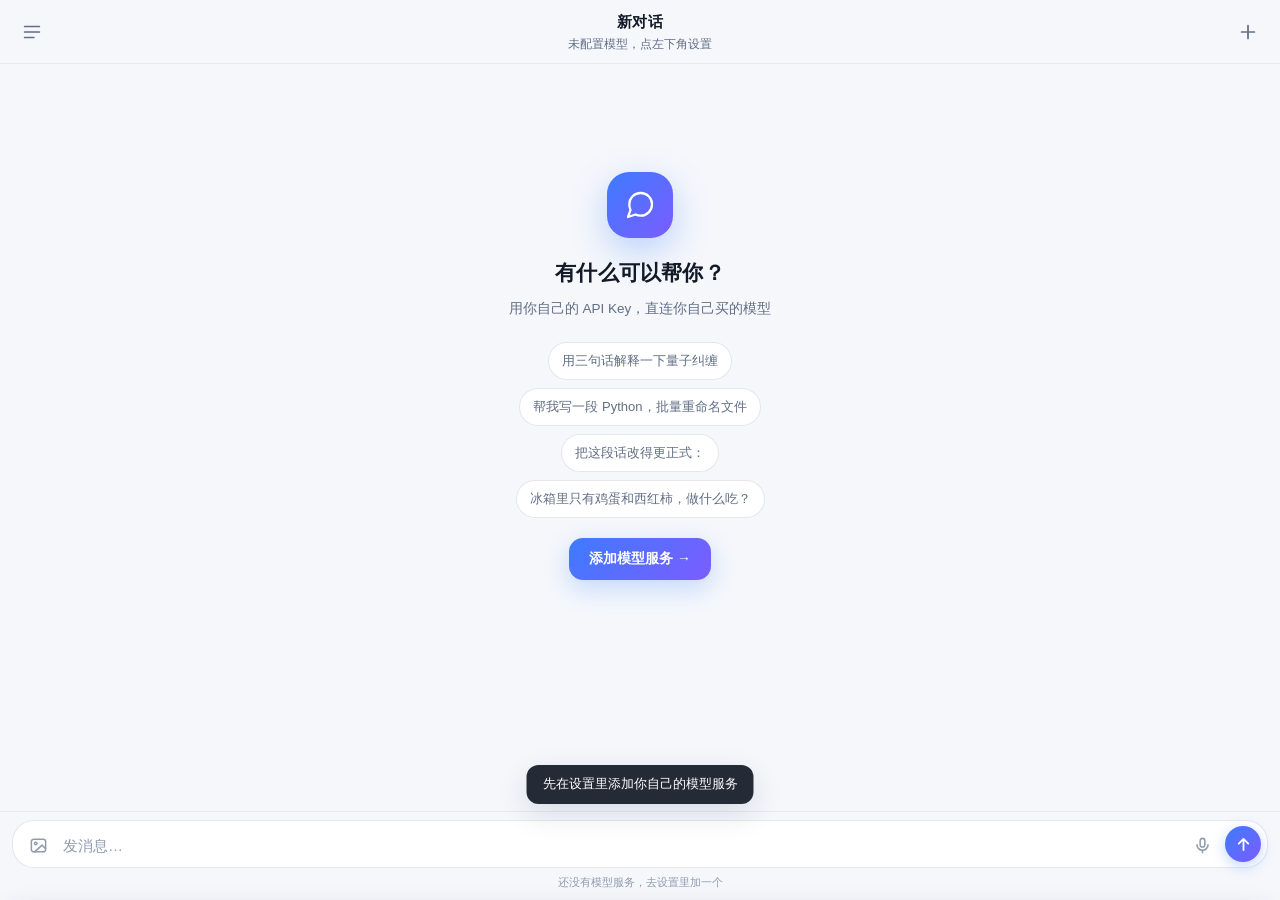
==== assets/index.html @ 7ce4622c "ProChat 1.2.2: add donation support and public source release" ====
<!doctype html>
<html lang="zh-CN" data-theme="dark">
<head>
<meta charset="utf-8">
<meta name="viewport" content="width=device-width,initial-scale=1,maximum-scale=1,user-scalable=no,viewport-fit=cover,interactive-widget=resizes-content">
<meta name="color-scheme" content="dark light">
<title>ProChat</title>
<link rel="stylesheet" href="style.css">
<link rel="stylesheet" href="katex/katex.min.css">
</head>
<body>

<div id="app">
  <header class="topbar">
    <button class="iconbtn" id="btnMenu" aria-label="会话">
      <svg viewBox="0 0 24 24"><path d="M4 6h16M4 12h16M4 18h10"/></svg>
    </button>
    <div class="titlebox" id="titleBox">
      <div class="t1" id="convTitle">新对话</div>
      <div class="t2" id="convModel">未配置模型</div>
    </div>
    <button class="iconbtn" id="btnNew" aria-label="新对话">
      <svg viewBox="0 0 24 24"><path d="M12 5v14M5 12h14"/></svg>
    </button>
  </header>

  <main id="scroll">
    <div id="empty" class="empty">
      <div class="orb"><svg viewBox="0 0 24 24"><path d="M21 11.5a8.4 8.4 0 0 1-8.5 8.5 8.9 8.9 0 0 1-3.9-.9L3 21l1.9-5.3A8.4 8.4 0 0 1 4 11.5 8.4 8.4 0 0 1 12.5 3 8.4 8.4 0 0 1 21 11.5z"/></svg></div>
      <h1>有什么可以帮你？</h1>
      <p class="sub">用你自己的 API Key，直连你自己买的模型</p>
      <div class="chips" id="chips"></div>
      <button class="cta hidden" id="btnSetup">添加模型服务 →</button>
    </div>
    <div id="messages"></div>
    <div class="scrollpad"></div>
  </main>

  <footer id="composer">
    <div class="attachbox" id="attachBox"></div>
    <div class="inputrow" id="inputRow">
      <button class="iconbtn sm" id="btnImage" aria-label="图片">
        <svg viewBox="0 0 24 24"><rect x="3" y="4" width="18" height="16" rx="3"/><circle cx="8.5" cy="9.5" r="1.6"/><path d="M21 16l-4.5-4.5L7 20"/></svg>
      </button>
      <textarea id="ta" rows="1" placeholder="发消息…" enterkeyhint="enter"></textarea>
      <button class="iconbtn sm" id="btnMic" aria-label="语音">
        <svg viewBox="0 0 24 24"><rect x="9" y="3" width="6" height="11" rx="3"/><path d="M5 11a7 7 0 0 0 14 0M12 18v3"/></svg>
      </button>
      <button class="sendbtn" id="btnSend" aria-label="发送">
        <svg viewBox="0 0 24 24"><path d="M12 19V5M6 11l6-6 6 6"/></svg>
      </button>
      <button class="sendbtn stop hidden" id="btnStop" aria-label="停止">
        <svg viewBox="0 0 24 24"><rect x="7" y="7" width="10" height="10" rx="2" fill="currentColor" stroke="none"/></svg>
      </button>
    </div>
    <div class="hint" id="hint"></div>
  </footer>
</div>

<!-- 会话抽屉 -->
<div class="scrim" id="scrim"></div>
<aside class="drawer" id="drawer">
  <div class="drawer-head">
    <div class="brand"><span class="branddot"></span>ProChat</div>
    <button class="iconbtn sm" id="btnSettings" aria-label="设置">
      <svg viewBox="0 0 24 24"><circle cx="12" cy="12" r="3.2"/><path d="M12 2.5v2.2M12 19.3v2.2M4.2 4.2l1.6 1.6M18.2 18.2l1.6 1.6M2.5 12h2.2M19.3 12h2.2M4.2 19.8l1.6-1.6M18.2 5.8l1.6-1.6"/></svg>
    </button>
  </div>
  <button class="newchat" id="btnNewChat"><svg viewBox="0 0 24 24"><path d="M12 5v14M5 12h14"/></svg>新对话</button>
  <div class="convlist" id="convList"></div>
  <div class="drawer-foot">
    <div id="cfgSummary" class="cfgsum">未配置模型</div>
    <button class="ghostbtn" id="btnSettings2">设置</button>
  </div>
</aside>

<!-- 设置 -->
<section class="panel" id="settingsPanel">
  <header class="panel-head">
    <button class="iconbtn sm" id="btnSetBack" aria-label="返回">
      <svg viewBox="0 0 24 24"><path d="M15 5l-7 7 7 7"/></svg>
    </button>
    <div class="panel-title">设置</div>
    <div class="headspacer"></div>
  </header>
  <div class="panel-body">
    <div class="section">
      <div class="section-title">模型服务</div>
      <div class="cfglist" id="cfgList"></div>
      <button class="addcfg" id="btnAddCfg">＋ 添加模型服务</button>
      <p class="note">Key 只会保存在本机，用系统 Keystore 加密。所有请求直接从手机发给你填的接口地址。</p>
    </div>

    <div class="section">
      <div class="section-title">对话默认</div>
      <label class="field">
        <span>系统提示词</span>
        <textarea id="setSys" rows="3" placeholder="例如：你是简洁、直接的中文助手，回答尽量短。"></textarea>
      </label>
      <div class="row2">
        <label class="field">
          <span>带上多少条上下文</span>
          <input id="setCtx" type="number" inputmode="numeric" min="2" max="80" step="2">
        </label>
        <label class="field">
          <span>最大回复 tokens</span>
          <input id="setMax" type="number" inputmode="numeric" min="0" placeholder="默认">
        </label>
      </div>
      <label class="field">
        <span>温度 <b id="tempVal">0.7</b><em class="dim">越低越稳，越高越发散</em></span>
        <input id="setTemp" type="range" min="0" max="2" step="0.1">
      </label>
    </div>

    <div class="section">
      <div class="section-title">外观</div>
      <div class="segmented" id="themeSeg">
        <button data-v="auto">跟随系统</button>
        <button data-v="light">浅色</button>
        <button data-v="dark">深色</button>
      </div>
      <label class="field">
        <span>语音识别语言</span>
        <select id="setLang">
          <option value="auto">跟随系统</option>
          <option value="zh-CN">普通话</option>
          <option value="en-US">English</option>
        </select>
      </label>
    </div>

    <div class="section">
      <div class="section-title">更新与反馈</div>
      <button class="listbtn" id="btnCheckUpdate">检查更新</button>
      <button class="listbtn" id="btnOpenBoard">Bug 反馈 / 留言板</button>
      <label class="checkrow">
        <input type="checkbox" id="setAutoUpdate">
        <span>启动时自动检查更新</span>
      </label>
      <p class="note" id="updateStatus">当前版本 …</p>
      <details class="adv">
        <summary>高级：更新 / 留言服务地址</summary>
        <label class="field">
          <span>后端地址</span>
          <input id="setApiBase" type="url" placeholder="https://..." autocapitalize="off" spellcheck="false">
        </label>
        <button class="ghostbtn tiny" id="btnSaveApiBase">保存地址</button>
        <p class="note">一般不用改。只有你换了后端服务器才需要改。</p>
      </details>
    </div>

    <div class="section">
      <div class="section-title">支持开发</div>
      <button class="listbtn donate-entry" id="btnDonate">
        <span class="donate-entry-heart">♥</span>
        <span>打赏支持 · 请我喝杯咖啡</span>
      </button>
      <p class="note">如果 ProChat 帮到了你，可以自愿打赏；不打赏也完全不影响任何功能。</p>
    </div>

    <div class="section">
      <div class="section-title">数据</div>
      <button class="listbtn" id="btnShareConv">分享当前对话（Markdown）</button>
      <button class="listbtn" id="btnClearConvs">清空所有对话</button>
      <button class="listbtn danger" id="btnWipe">清除全部数据（含 Key）</button>
    </div>

    <div class="section">
      <div class="section-title">关于</div>
      <p class="note" id="aboutText">ProChat · 本地直连版</p>
      <p class="note">这个 App 不含任何内置模型。你的对话只会发到你配置的模型接口；检查更新和留言板会连接你自己的 ProChat 后端，不会上传聊天内容。</p>
    </div>
  </div>
</section>

<!-- 打赏支持 -->
<section class="panel" id="donatePanel">
  <header class="panel-head">
    <button class="iconbtn sm" id="btnDonateBack" aria-label="返回">
      <svg viewBox="0 0 24 24"><path d="M15 5l-7 7 7 7"/></svg>
    </button>
    <div class="panel-title">打赏支持</div>
    <div class="headspacer"></div>
  </header>
  <div class="panel-body donate-body">
    <div class="donate-head">
      <div class="donate-heart">♥</div>
      <h2>请我喝杯咖啡</h2>
      <p>如果 ProChat 对你有帮助，欢迎用微信扫码打赏。完全自愿，不影响任何功能。</p>
    </div>
    <div class="donate-card">
      <img src="donate-wechat.jpg" alt="微信支付收款码">
      <div class="donate-pay">微信支付 · 三四七(**齐)</div>
    </div>
    <button class="primarybtn" id="btnSaveDonate">保存收款码到相册</button>
    <p class="note">保存后可在微信「扫一扫 → 相册」中选择；也可以直接用另一台手机扫码。</p>
    <p class="note">打赏是自愿赠与，不购买任何服务，也不会解锁额外功能。请确认收款人姓名后再支付。</p>
  </div>
</section>

<!-- 配置编辑 -->
<section class="panel" id="cfgPanel">
  <header class="panel-head">
    <button class="iconbtn sm" id="btnCfgBack" aria-label="返回">
      <svg viewBox="0 0 24 24"><path d="M15 5l-7 7 7 7"/></svg>
    </button>
    <div class="panel-title" id="cfgPanelTitle">添加模型服务</div>
    <div class="headspacer"></div>
  </header>
  <div class="panel-body">
    <div class="section">
      <div class="section-title">快速选择服务商</div>
      <div class="presets" id="presets"></div>
      <div class="pv hidden" id="presetInfo">
        <div class="pv-head">
          <span class="pv-name" id="pvName"></span>
          <span class="pv-note" id="pvNote"></span>
        </div>
        <div class="pv-links">
          <button class="linkbtn" id="pvKey" data-url="">获取 API Key ↗</button>
          <button class="linkbtn" id="pvBuy" data-url="">充值 / 购买 ↗</button>
        </div>
        <div class="pv-mwrap" id="pvMWrap">
          <div class="pv-mlabel">内置常用模型（点一下直接填入）</div>
          <div class="pv-models" id="pvModels"></div>
        </div>
      </div>
      <p class="note">选一个会自动填好接口地址和常用模型，贴 API Key 就能用。购买和充值都在厂商官网完成，App 不参与交易。</p>
    </div>

    <div class="section">
      <label class="field">
        <span>名称</span>
        <input id="cfgName" type="text" placeholder="随便起，比如 DeepSeek">
      </label>
      <label class="field">
        <span>接口地址 <em class="dim">Base URL</em></span>
        <input id="cfgBase" type="url" placeholder="https://api.deepseek.com" autocapitalize="off" spellcheck="false">
      </label>
      <label class="field">
        <span>API Key</span>
        <div class="keyrow">
          <input id="cfgKey" type="password" placeholder="sk-..." autocapitalize="off" spellcheck="false">
          <button class="ghostbtn tiny" id="btnEye">显示</button>
        </div>
      </label>
      <div class="field">
        <span>模型名</span>
        <div class="keyrow">
          <input id="cfgModel" type="text" placeholder="deepseek-flash" autocapitalize="off" spellcheck="false">
          <button class="ghostbtn tiny" id="btnPickModel">选择</button>
        </div>
        <p class="fieldhint">可以手填；点「选择」看内置模型，或 <button class="linkbtn inline" id="btnFetch">从账号拉取完整列表</button>。</p>
      </div>
      <details class="adv">
        <summary>高级：自定义请求头</summary>
        <textarea id="cfgHeaders" rows="3" placeholder='{"HTTP-Referer":"https://example.com"}' spellcheck="false"></textarea>
        <p class="note">JSON 对象格式。有些中转站/OpenRouter 需要额外请求头时填这里。</p>
      </details>
      <button class="primarybtn" id="btnCfgSave">保存并使用</button>
      <button class="listbtn danger hidden" id="btnCfgDelete">删除这个服务</button>
    </div>
  </div>
</section>

<!-- Bug 反馈 / 留言板 -->
<section class="panel" id="boardPanel">
  <header class="panel-head">
    <button class="iconbtn sm" id="btnBoardBack" aria-label="返回">
      <svg viewBox="0 0 24 24"><path d="M15 5l-7 7 7 7"/></svg>
    </button>
    <div class="panel-title">Bug 反馈 / 留言板</div>
    <div class="headspacer"></div>
  </header>
  <div class="panel-body">
    <div class="section">
      <p class="note board-note">
        留言内容会公开显示；昵称和联系方式选填，联系方式只有管理员能看到。
        <b>不要填写 API Key、密码、聊天隐私。</b>
      </p>
      <div class="board-actions">
        <button class="primarybtn small" id="btnNewFeedback">写留言</button>
        <button class="ghostbtn" id="btnRefreshBoard">刷新</button>
      </div>

      <div id="fbForm" class="fbform hidden">
        <label class="field">
          <span>昵称 <em class="dim">选填</em></span>
          <input id="fbName" type="text" maxlength="20" placeholder="匿名用户" autocapitalize="off" spellcheck="false">
        </label>
        <label class="field">
          <span>联系方式 <em class="dim">选填，仅管理员可见</em></span>
          <input id="fbContact" type="text" maxlength="120" placeholder="QQ / 邮箱，方便联系你" autocapitalize="off" spellcheck="false">
        </label>
        <label class="field">
          <span>留言内容</span>
          <textarea id="fbContent" rows="5" maxlength="2000" placeholder="遇到了什么问题？写清楚复现步骤、机型和 App 版本，更容易定位。"></textarea>
          <span class="counter" id="fbCount">0 / 2000</span>
        </label>
        <input id="fbWebsite" class="hp" type="text" tabindex="-1" autocomplete="off" aria-hidden="true">
        <div class="fbform-actions">
          <button class="ghostbtn" id="btnCancelFeedback">取消</button>
          <button class="primarybtn" id="btnSubmitFeedback">发布留言</button>
        </div>
      </div>
    </div>

    <div id="boardList" class="boardlist">
      <div class="boardempty">打开留言板后加载…</div>
    </div>
  </div>
</section>

<!-- 模型选择 -->
<div class="scrim" id="sheetScrim"></div>
<div class="sheet" id="modelSheet">
  <div class="sheet-head">
    <div class="sheet-headtext">
      <div class="sheet-title">选择模型</div>
      <div class="sheet-sub" id="sheetHint"></div>
    </div>
    <button class="ghostbtn tiny" id="btnSheetFetch">从账号拉取</button>
    <button class="iconbtn sm" id="btnSheetClose">
      <svg viewBox="0 0 24 24"><path d="M6 6l12 12M18 6L6 18"/></svg>
    </button>
  </div>
  <div class="modellist" id="modelList"></div>
</div>

<div class="scrim" id="confirmScrim"></div>
<div class="confirmbox" id="confirmBox">
  <div class="confirm-text" id="confirmText"></div>
  <div class="confirm-actions">
    <button class="ghostbtn" id="confirmCancel">取消</button>
    <button class="dangerbtn" id="confirmOk">确定</button>
  </div>
</div>

<div class="scrim" id="updateScrim"></div>
<div class="confirmbox updatebox" id="updateBox">
  <div class="upd-icon">↑</div>
  <div class="upd-title" id="updTitle">发现新版本</div>
  <div class="upd-sub" id="updSub"></div>
  <div class="upd-notes" id="updNotes"></div>
  <div class="confirm-actions">
    <button class="ghostbtn" id="btnUpdateLater">稍后</button>
    <button class="primarybtn updbtn" id="btnUpdateNow">去下载</button>
  </div>
</div>

<div id="toast"></div>

<script src="katex/katex.min.js"></script>
<script src="app.js"></script>
</body>
</html>
---- assets/style.css ----
/* ---------------- tokens ---------------- */
:root {
  --bg: #0B0E14;
  --bg-elev: #11161F;
  --bg-elev2: #18202C;
  --bubble: #151C27;
  --line: rgba(255, 255, 255, .09);
  --line-soft: rgba(255, 255, 255, .055);
  --fg: #E9EEF7;
  --fg-dim: #8B97AB;
  --fg-faint: #5C6779;
  --accent: #4C8DFF;
  --accent2: #8B5CF6;
  --danger: #FF6B6B;
  --ok: #3DDC97;
  --user-grad: linear-gradient(135deg, #4C8DFF 0%, #7C5CFF 100%);
  --shadow: 0 10px 34px rgba(0, 0, 0, .45);
  --code-bg: #0C1219;
  --radius: 18px;
}

html[data-theme="light"] {
  --bg: #F5F7FB;
  --bg-elev: #FFFFFF;
  --bg-elev2: #EDF1F8;
  --bubble: #FFFFFF;
  --line: rgba(12, 24, 48, .10);
  --line-soft: rgba(12, 24, 48, .06);
  --fg: #121A27;
  --fg-dim: #616E85;
  --fg-faint: #8F9BB0;
  --accent: #2F6BF0;
  --accent2: #7A4BEA;
  --danger: #E5484D;
  --user-grad: linear-gradient(135deg, #3D7BFF 0%, #7C5CFF 100%);
  --shadow: 0 10px 30px rgba(20, 35, 70, .12);
  --code-bg: #F1F4FA;
}

/* ---------------- base ---------------- */
* { box-sizing: border-box; -webkit-tap-highlight-color: transparent; }

html, body {
  margin: 0;
  height: 100%;
  overflow: hidden;
  background: var(--bg);
  color: var(--fg);
  font-family: -apple-system, BlinkMacSystemFont, "Segoe UI", "PingFang SC", "Noto Sans CJK SC", "Microsoft YaHei", sans-serif;
  font-size: 15px;
  line-height: 1.6;
  -webkit-font-smoothing: antialiased;
  overscroll-behavior: none;
}

body { user-select: none; -webkit-user-select: none; }
input, textarea { user-select: text; -webkit-user-select: text; font-family: inherit; }
a { color: var(--accent); text-decoration: none; }
button { font-family: inherit; }

.hidden { display: none !important; }

svg {
  width: 22px; height: 22px;
  fill: none; stroke: currentColor;
  stroke-width: 1.9; stroke-linecap: round; stroke-linejoin: round;
  display: block;
}

/* ---------------- layout ---------------- */
#app {
  height: 100%;
  display: flex;
  flex-direction: column;
  position: relative;
}

.topbar {
  flex: 0 0 auto;
  display: flex;
  align-items: center;
  gap: 10px;
  padding: 10px 12px;
  padding-top: calc(10px + env(safe-area-inset-top));
  background: linear-gradient(to bottom, var(--bg) 55%, rgba(0, 0, 0, 0));
  border-bottom: 1px solid var(--line-soft);
  z-index: 5;
}

.titlebox { flex: 1; min-width: 0; text-align: center; }
.titlebox .t1 {
  font-size: 15px; font-weight: 600; letter-spacing: .2px;
  overflow: hidden; text-overflow: ellipsis; white-space: nowrap;
}
.titlebox .t2 {
  font-size: 11.5px; color: var(--fg-dim); margin-top: 1px;
  overflow: hidden; text-overflow: ellipsis; white-space: nowrap;
}

.iconbtn {
  width: 40px; height: 40px; flex: 0 0 auto;
  display: grid; place-items: center;
  border: 1px solid transparent;
  border-radius: 12px;
  background: transparent;
  color: var(--fg-dim);
  transition: background .15s, color .15s, transform .1s;
}
.iconbtn:active { background: var(--bg-elev2); color: var(--fg); transform: scale(.94); }
.iconbtn.sm { width: 34px; height: 34px; }
.iconbtn.sm svg { width: 19px; height: 19px; }

#scroll {
  flex: 1 1 auto;
  overflow-y: auto;
  overflow-x: hidden;
  -webkit-overflow-scrolling: touch;
  overscroll-behavior: contain;
  scroll-behavior: smooth;
}
#messages { padding: 6px 14px 0; }
.scrollpad { height: 8px; }

/* ---------------- empty ---------------- */
.empty {
  padding: 12vh 26px 0;
  text-align: center;
  display: flex; flex-direction: column; align-items: center;
}
.orb {
  width: 66px; height: 66px; border-radius: 22px;
  display: grid; place-items: center;
  background: var(--user-grad);
  box-shadow: 0 12px 34px rgba(76, 141, 255, .35);
  margin-bottom: 18px;
}
.orb svg { width: 32px; height: 32px; color: #fff; stroke-width: 1.7; }
.empty h1 { font-size: 21px; font-weight: 650; margin: 0 0 8px; letter-spacing: .2px; }
.empty .sub { color: var(--fg-dim); font-size: 13.5px; margin: 0 0 22px; }
.chips { display: flex; flex-wrap: wrap; gap: 8px; justify-content: center; max-width: 340px; }
.chip {
  border: 1px solid var(--line);
  background: var(--bg-elev);
  color: var(--fg-dim);
  font-size: 13px;
  padding: 9px 13px;
  border-radius: 999px;
  transition: .15s;
}
.chip:active { color: var(--fg); border-color: var(--accent); transform: scale(.97); }
.cta {
  margin-top: 20px;
  border: none; border-radius: 14px;
  padding: 12px 20px;
  background: var(--user-grad);
  color: #fff; font-size: 14px; font-weight: 600;
  box-shadow: 0 8px 24px rgba(76, 141, 255, .3);
}

/* ---------------- messages ---------------- */
.msg { display: flex; margin: 14px 0; animation: pop .22s ease-out; }
@keyframes pop { from { opacity: 0; transform: translateY(6px); } to { opacity: 1; transform: none; } }

.msg.user { justify-content: flex-end; }
.msg.user .bubble {
  max-width: 84%;
  background: var(--user-grad);
  color: #fff;
  border-radius: 18px 18px 5px 18px;
  padding: 10px 14px;
  box-shadow: 0 6px 18px rgba(76, 141, 255, .22);
  user-select: text; -webkit-user-select: text;
  word-break: break-word;
}
.msg.user .bubble .md, .msg.user .bubble .md * { color: #fff; }
.msg.user .bubble .md p:first-child { margin-top: 0; }
.msg.user .bubble .md p:last-child { margin-bottom: 0; }

.msg.assistant { justify-content: flex-start; }
.msg.assistant .wrap { max-width: 100%; width: 100%; }
.msg.assistant .bubble {
  background: var(--bubble);
  border: 1px solid var(--line-soft);
  border-radius: 5px 18px 18px 18px;
  padding: 11px 15px;
  max-width: 100%;
  user-select: text; -webkit-user-select: text;
  word-break: break-word;
}

.msg .images { display: flex; gap: 6px; flex-wrap: wrap; margin-bottom: 8px; }
.msg .images img {
  width: 82px; height: 82px; object-fit: cover;
  border-radius: 12px; border: 1px solid rgba(255, 255, 255, .25);
}

.meta {
  display: flex; align-items: center; gap: 10px;
  margin: 6px 2px 0;
  font-size: 11px;
  color: var(--fg-faint);
  opacity: .9;
}
.meta .mbtn {
  border: none; background: transparent; color: var(--fg-faint);
  font-size: 11px; padding: 2px 0; display: inline-flex; align-items: center; gap: 3px;
}
.meta .mbtn:active { color: var(--accent); }
.meta svg { width: 13px; height: 13px; stroke-width: 2; }

.msg .errbox {
  margin-top: 8px;
  font-size: 12.5px;
  color: #ffd9d9;
  background: rgba(255, 90, 90, .12);
  border: 1px solid rgba(255, 90, 90, .28);
  border-radius: 12px;
  padding: 8px 11px;
  line-height: 1.5;
  user-select: text; -webkit-user-select: text;
}

/* 思考过程 */
details.reason {
  margin: 0 0 9px;
  border-left: 2px solid var(--line);
  padding-left: 10px;
}
details.reason summary {
  cursor: pointer;
  color: var(--fg-dim);
  font-size: 12px;
  list-style: none;
  display: flex; align-items: center; gap: 5px;
}
details.reason summary::-webkit-details-marker { display: none; }
details.reason summary::before { content: "▸"; font-size: 10px; }
details.reason[open] summary::before { content: "▾"; }
details.reason .rmd {
  color: var(--fg-dim);
  font-size: 12.5px;
  margin-top: 6px;
  white-space: pre-wrap;
  max-height: 260px;
  overflow-y: auto;
}
details.reason .rmd p { margin: 0 0 6px; }

/* 打字光标 */
.typing::after {
  content: "▍";
  color: var(--accent);
  animation: blink 1s steps(1) infinite;
  margin-left: 1px;
}
@keyframes blink { 50% { opacity: 0; } }

.thinking { display: inline-flex; align-items: center; gap: 5px; color: var(--fg-dim); font-size: 13px; }
.thinking i {
  width: 5px; height: 5px; border-radius: 50%; background: currentColor;
  animation: bounce 1.1s infinite;
}
.thinking i:nth-child(2) { animation-delay: .15s; }
.thinking i:nth-child(3) { animation-delay: .3s; }
@keyframes bounce { 0%, 60%, 100% { opacity: .25; transform: translateY(0); } 30% { opacity: 1; transform: translateY(-3px); } }

/* ---------------- markdown ---------------- */
.md { font-size: 15px; line-height: 1.72; }
.md > *:first-child { margin-top: 0; }
.md > *:last-child { margin-bottom: 0; }
.md p { margin: 0 0 10px; }
.md h1, .md h2, .md h3, .md h4 { margin: 18px 0 8px; line-height: 1.35; font-weight: 650; }
.md h1 { font-size: 19px; }
.md h2 { font-size: 17px; }
.md h3 { font-size: 15.5px; }
.md h4 { font-size: 14.5px; color: var(--fg-dim); }
.md ul, .md ol { margin: 0 0 10px; padding-left: 22px; }
.md li { margin: 3px 0; }
.md li > p { margin: 0; }
.md blockquote {
  margin: 0 0 10px;
  padding: 2px 0 2px 12px;
  border-left: 3px solid var(--accent);
  color: var(--fg-dim);
}
.md hr { border: none; border-top: 1px solid var(--line); margin: 14px 0; }
.md .tablewrap { overflow-x: auto; -webkit-overflow-scrolling: touch; margin: 0 0 10px; }
.md table { border-collapse: collapse; width: 100%; font-size: 13.5px; }
.md th, .md td { border: 1px solid var(--line); padding: 7px 10px; text-align: left; vertical-align: top; }
.md th { background: var(--bg-elev2); font-weight: 600; white-space: nowrap; }
.md code {
  font-family: "SF Mono", ui-monospace, Menlo, Consolas, monospace;
  font-size: 13px;
  background: var(--bg-elev2);
  border: 1px solid var(--line-soft);
  padding: 1.5px 5px;
  border-radius: 6px;
  word-break: break-word;
}
.md .codeblock {
  margin: 10px 0;
  border: 1px solid var(--line);
  border-radius: 12px;
  overflow: hidden;
  background: var(--code-bg);
}
.md .codehead {
  display: flex; align-items: center; justify-content: space-between;
  padding: 6px 10px;
  border-bottom: 1px solid var(--line-soft);
  font-size: 11px;
  color: var(--fg-faint);
  letter-spacing: .3px;
}
.md .codehead button {
  border: none; background: transparent; color: var(--fg-dim);
  font-size: 11px; padding: 4px 8px; border-radius: 6px;
}
.md .codehead button:active { color: var(--accent); background: var(--bg-elev2); }
.md pre {
  margin: 0; padding: 11px 12px;
  overflow-x: auto;
  -webkit-overflow-scrolling: touch;
}
.md pre code {
  background: transparent; border: none; padding: 0;
  font-size: 12.8px; line-height: 1.6;
  white-space: pre;
  color: var(--fg);
}

/* ---------------- composer ---------------- */
#composer {
  flex: 0 0 auto;
  padding: 8px 12px calc(9px + env(safe-area-inset-bottom));
  background: var(--bg);
  border-top: 1px solid var(--line-soft);
}

.attachbox { display: flex; gap: 8px; padding: 2px 2px 8px; overflow-x: auto; }
.attachbox:empty { display: none; }
.att {
  position: relative; flex: 0 0 auto;
  width: 58px; height: 58px; border-radius: 12px; overflow: hidden;
  border: 1px solid var(--line);
}
.att img { width: 100%; height: 100%; object-fit: cover; display: block; }
.att button {
  position: absolute; top: 2px; right: 2px;
  width: 18px; height: 18px; border-radius: 50%;
  border: none; background: rgba(0, 0, 0, .62); color: #fff;
  font-size: 11px; line-height: 1; display: grid; place-items: center;
}

.inputrow {
  display: flex; align-items: flex-end; gap: 6px;
  background: var(--bg-elev);
  border: 1px solid var(--line);
  border-radius: 22px;
  padding: 5px 6px 5px 8px;
  transition: border-color .18s, box-shadow .18s;
}
.inputrow:focus-within {
  border-color: rgba(76, 141, 255, .55);
  box-shadow: 0 0 0 3px rgba(76, 141, 255, .12);
}
.inputrow .iconbtn { color: var(--fg-faint); }

#ta {
  flex: 1; min-height: 30px; max-height: 132px;
  border: none; outline: none; resize: none;
  background: transparent; color: var(--fg);
  font-size: 15px; line-height: 1.5;
  padding: 5px 2px;
}
#ta::placeholder { color: var(--fg-faint); }

.sendbtn {
  width: 36px; height: 36px; flex: 0 0 auto;
  border: none; border-radius: 50%;
  display: grid; place-items: center;
  background: var(--user-grad);
  color: #fff;
  transition: transform .1s, opacity .15s;
  box-shadow: 0 4px 14px rgba(76, 141, 255, .35);
}
.sendbtn:active { transform: scale(.92); }
.sendbtn svg { width: 19px; height: 19px; stroke-width: 2.3; }
.sendbtn.stop { background: var(--bg-elev2); color: var(--fg); box-shadow: none; border: 1px solid var(--line); }
.sendbtn:disabled { opacity: .4; }

.hint {
  text-align: center; font-size: 10.5px; color: var(--fg-faint);
  padding-top: 6px; min-height: 12px;
  overflow: hidden; text-overflow: ellipsis; white-space: nowrap;
}

/* ---------------- drawer ---------------- */
.scrim {
  position: fixed; inset: 0;
  background: rgba(0, 0, 0, .5);
  opacity: 0; pointer-events: none;
  transition: opacity .22s;
  z-index: 20;
}
.scrim.on { opacity: 1; pointer-events: auto; }

.drawer {
  position: fixed; top: 0; bottom: 0; left: 0;
  width: 82%; max-width: 330px;
  background: var(--bg-elev);
  border-right: 1px solid var(--line);
  transform: translateX(-102%);
  transition: transform .26s cubic-bezier(.2, .8, .2, 1);
  z-index: 21;
  display: flex; flex-direction: column;
  padding-top: env(safe-area-inset-top);
  padding-bottom: env(safe-area-inset-bottom);
}
.drawer.on { transform: none; }

.drawer-head {
  display: flex; align-items: center; justify-content: space-between;
  padding: 14px 14px 8px;
}
.brand { display: flex; align-items: center; gap: 8px; font-weight: 650; font-size: 15px; letter-spacing: .3px; }
.branddot {
  width: 9px; height: 9px; border-radius: 50%;
  background: var(--user-grad);
  box-shadow: 0 0 12px rgba(76, 141, 255, .8);
}

.newchat {
  margin: 4px 12px 10px;
  display: flex; align-items: center; justify-content: center; gap: 7px;
  padding: 11px;
  border: 1px dashed var(--line);
  border-radius: 13px;
  background: transparent;
  color: var(--fg);
  font-size: 13.5px;
}
.newchat svg { width: 16px; height: 16px; }
.newchat:active { border-color: var(--accent); color: var(--accent); }

.convlist { flex: 1; overflow-y: auto; padding: 0 8px 8px; }
.convitem {
  display: flex; align-items: center; gap: 8px;
  padding: 10px 10px;
  border-radius: 12px;
  color: var(--fg-dim);
  font-size: 13.5px;
}
.convitem:active { background: var(--bg-elev2); }
.convitem.on { background: var(--bg-elev2); color: var(--fg); }
.convitem .ct { flex: 1; min-width: 0; overflow: hidden; text-overflow: ellipsis; white-space: nowrap; }
.convitem .cx { color: var(--fg-faint); font-size: 15px; padding: 0 2px; }
.convitem .cx:active { color: var(--danger); }
.convlist .emptyconv { color: var(--fg-faint); font-size: 12.5px; padding: 16px 12px; text-align: center; }

.drawer-foot {
  border-top: 1px solid var(--line-soft);
  padding: 10px 14px;
  display: flex; align-items: center; justify-content: space-between; gap: 8px;
}
.cfgsum { font-size: 11.5px; color: var(--fg-dim); overflow: hidden; text-overflow: ellipsis; white-space: nowrap; }

.ghostbtn {
  border: 1px solid var(--line);
  background: transparent;
  color: var(--fg-dim);
  font-size: 12.5px;
  padding: 7px 12px;
  border-radius: 10px;
  flex: 0 0 auto;
}
.ghostbtn:active { color: var(--accent); border-color: var(--accent); }
.ghostbtn.tiny { padding: 8px 10px; font-size: 12px; border-radius: 10px; }

/* ---------------- panels ---------------- */
.panel {
  position: fixed; inset: 0;
  background: var(--bg);
  transform: translateX(100%);
  transition: transform .26s cubic-bezier(.2, .8, .2, 1);
  z-index: 30;
  display: flex; flex-direction: column;
  padding-top: env(safe-area-inset-top);
}
.panel.on { transform: none; }

.panel-head {
  display: flex; align-items: center; gap: 6px;
  padding: 8px 10px;
  border-bottom: 1px solid var(--line-soft);
}
.panel-title { flex: 1; text-align: center; font-size: 15px; font-weight: 620; }
.headspacer { width: 34px; }

.panel-body {
  flex: 1; overflow-y: auto;
  padding: 6px 16px calc(28px + env(safe-area-inset-bottom));
  -webkit-overflow-scrolling: touch;
}

.section { padding: 16px 0; border-bottom: 1px solid var(--line-soft); }
.section:last-child { border-bottom: none; }
.section-title {
  font-size: 11.5px; font-weight: 650; letter-spacing: .8px;
  color: var(--fg-faint); text-transform: uppercase;
  margin-bottom: 12px;
}

.field { display: block; margin-bottom: 14px; }
.field > span {
  display: flex; align-items: baseline; gap: 6px;
  font-size: 12.5px; color: var(--fg-dim); margin-bottom: 6px;
}
.field > span b { color: var(--accent); font-weight: 600; }
.field em.dim { font-style: normal; color: var(--fg-faint); font-size: 11px; }

.field input[type=text],
.field input[type=url],
.field input[type=password],
.field input[type=number],
.field select,
.field textarea,
.adv textarea {
  width: 100%;
  background: var(--bg-elev);
  border: 1px solid var(--line);
  border-radius: 12px;
  color: var(--fg);
  font-size: 14px;
  padding: 11px 12px;
  outline: none;
  transition: border-color .15s;
}
.field textarea, .adv textarea { resize: vertical; line-height: 1.55; }
.field input:focus, .field select:focus, .field textarea:focus, .adv textarea:focus {
  border-color: rgba(76, 141, 255, .6);
}
.field input::placeholder, .field textarea::placeholder { color: var(--fg-faint); }

select {
  appearance: none;
  background-image: linear-gradient(45deg, transparent 50%, var(--fg-dim) 50%), linear-gradient(135deg, var(--fg-dim) 50%, transparent 50%);
  background-position: calc(100% - 18px) 50%, calc(100% - 13px) 50%;
  background-size: 5px 5px, 5px 5px;
  background-repeat: no-repeat;
}

input[type=range] {
  width: 100%; height: 26px; appearance: none; background: transparent;
}
input[type=range]::-webkit-slider-runnable-track {
  height: 4px; border-radius: 4px;
  background: var(--bg-elev2);
}
input[type=range]::-webkit-slider-thumb {
  appearance: none; width: 18px; height: 18px; border-radius: 50%;
  background: var(--accent); margin-top: -7px;
  box-shadow: 0 2px 8px rgba(76, 141, 255, .5);
}

.row2 { display: flex; gap: 10px; }
.row2 .field { flex: 1; }

.keyrow { display: flex; gap: 8px; align-items: stretch; }
.keyrow input { flex: 1 1 auto; width: auto; min-width: 0; }
.keyrow .ghostbtn { align-self: stretch; white-space: nowrap; padding-left: 12px; padding-right: 12px; }

.adv { margin: 4px 0 14px; }
.adv summary {
  font-size: 12.5px; color: var(--fg-dim); padding: 6px 0;
  list-style: none;
}
.adv summary::-webkit-details-marker { display: none; }
.adv summary::before { content: "▸ "; }
.adv[open] summary::before { content: "▾ "; }

.primarybtn {
  width: 100%;
  border: none; border-radius: 13px;
  background: var(--user-grad);
  color: #fff; font-size: 14.5px; font-weight: 620;
  padding: 13px;
  margin-top: 6px;
  box-shadow: 0 8px 22px rgba(76, 141, 255, .28);
}
.primarybtn:active { transform: scale(.99); }

.listbtn {
  display: block; width: 100%; text-align: left;
  background: var(--bg-elev);
  border: 1px solid var(--line);
  color: var(--fg);
  font-size: 13.5px;
  padding: 12px 13px;
  border-radius: 12px;
  margin-bottom: 8px;
}
.listbtn:active { background: var(--bg-elev2); }
.listbtn.danger { color: var(--danger); }
.donate-entry {
  display: flex; align-items: center; gap: 10px;
  background: linear-gradient(135deg, rgba(76, 141, 255, .10), rgba(139, 92, 246, .10));
  border-color: rgba(76, 141, 255, .28);
}
.donate-entry-heart {
  color: #ff6b8a; font-size: 18px; line-height: 1;
  text-shadow: 0 2px 8px rgba(255, 107, 138, .35);
}

.note { font-size: 11.5px; color: var(--fg-faint); line-height: 1.6; margin: 8px 0 0; }

.segmented {
  display: flex; gap: 4px;
  background: var(--bg-elev2);
  padding: 4px; border-radius: 12px;
  margin-bottom: 14px;
}
.segmented button {
  flex: 1; border: none; background: transparent;
  color: var(--fg-dim); font-size: 12.5px;
  padding: 8px 4px; border-radius: 9px;
  transition: .15s;
}
.segmented button.on {
  background: var(--bg-elev);
  color: var(--fg); font-weight: 600;
  box-shadow: 0 2px 8px rgba(0, 0, 0, .16);
}

/* 配置卡片 */
.cfglist { display: flex; flex-direction: column; gap: 8px; }
.cfgcard {
  display: flex; align-items: center; gap: 10px;
  background: var(--bg-elev);
  border: 1px solid var(--line);
  border-radius: 14px;
  padding: 11px 12px;
}
.cfgcard.on { border-color: rgba(76, 141, 255, .6); background: rgba(76, 141, 255, .07); }
.cfgcard .cico {
  width: 34px; height: 34px; flex: 0 0 auto;
  border-radius: 10px; display: grid; place-items: center;
  background: var(--bg-elev2); color: var(--accent);
  font-size: 13px; font-weight: 700;
}
.cfgcard .cinfo { flex: 1; min-width: 0; }
.cfgcard .cname { font-size: 13.5px; font-weight: 600; }
.cfgcard .cmeta { font-size: 11px; color: var(--fg-dim); overflow: hidden; text-overflow: ellipsis; white-space: nowrap; }
.cfgcard .cradio {
  width: 20px; height: 20px; border-radius: 50%;
  border: 1.5px solid var(--line); flex: 0 0 auto;
}
.cfgcard.on .cradio { border-color: var(--accent); background: radial-gradient(circle at center, var(--accent) 0 45%, transparent 50%); }
.cfgcard .cedit { color: var(--fg-faint); font-size: 12px; padding: 4px 6px; }

.addcfg {
  width: 100%; margin-top: 10px;
  border: 1px dashed var(--line);
  background: transparent; color: var(--fg-dim);
  border-radius: 14px; padding: 12px;
  font-size: 13.5px;
}
.addcfg:active { color: var(--accent); border-color: var(--accent); }

.presets { display: flex; flex-wrap: wrap; gap: 7px; }
.preset {
  border: 1px solid var(--line);
  background: var(--bg-elev);
  color: var(--fg-dim);
  border-radius: 999px;
  padding: 8px 12px;
  font-size: 12.5px;
}
.preset:active, .preset.on {
  color: var(--accent); border-color: var(--accent); background: rgba(76, 141, 255, .08);
}

/* 服务商信息卡：取 Key / 充值 / 内置模型 */
.pv {
  margin-top: 12px;
  border: 1px solid var(--line);
  background: var(--bg-elev);
  border-radius: 14px;
  padding: 11px 12px;
}
.pv-head { display: flex; align-items: baseline; gap: 8px; flex-wrap: wrap; }
.pv-name { font-size: 13.5px; font-weight: 650; }
.pv-note { font-size: 11px; color: var(--fg-faint); }
.pv-links { display: flex; flex-wrap: wrap; gap: 8px; margin-top: 9px; }
.linkbtn {
  border: 1px solid rgba(76, 141, 255, .35);
  background: rgba(76, 141, 255, .08);
  color: var(--accent);
  border-radius: 999px;
  padding: 6px 11px;
  font-size: 12px;
  line-height: 1.25;
}
.linkbtn:active { background: rgba(76, 141, 255, .18); }
.linkbtn[disabled] { opacity: .5; }
.linkbtn.inline {
  display: inline;
  padding: 0;
  border: none;
  border-radius: 0;
  background: none;
  font-size: 11.5px;
  line-height: inherit;
  text-decoration: underline;
  text-underline-offset: 2px;
}
.pv-mwrap { margin-top: 10px; }
.pv-mlabel { font-size: 11px; color: var(--fg-faint); margin-bottom: 6px; }
.pv-models { display: flex; flex-wrap: wrap; gap: 6px; }
.mchip {
  border: 1px solid var(--line);
  background: transparent;
  color: var(--fg-dim);
  border-radius: 8px;
  padding: 5px 8px;
  font-size: 11.5px;
  line-height: 1.25;
  max-width: 100%;
  overflow: hidden;
  text-overflow: ellipsis;
  white-space: nowrap;
}
.mchip.on { color: var(--accent); border-color: var(--accent); background: rgba(76, 141, 255, .08); }
.fieldhint { margin: 7px 2px 0; font-size: 11.5px; color: var(--fg-faint); line-height: 1.65; }

/* ---------------- sheet ---------------- */
.sheet {
  position: fixed; left: 0; right: 0; bottom: 0;
  max-height: 68%;
  background: var(--bg-elev);
  border-top-left-radius: 22px;
  border-top-right-radius: 22px;
  border-top: 1px solid var(--line);
  transform: translateY(102%);
  transition: transform .26s cubic-bezier(.2, .8, .2, 1);
  z-index: 40;
  display: flex; flex-direction: column;
  padding-bottom: env(safe-area-inset-bottom);
  box-shadow: var(--shadow);
}
.sheet.on { transform: none; }
.sheet-head {
  display: flex; align-items: center; justify-content: space-between;
  gap: 8px;
  padding: 14px 14px 8px;
}
.sheet-headtext { flex: 1; min-width: 0; }
.sheet-head .ghostbtn { flex: 0 0 auto; }
.sheet-title { font-size: 14.5px; font-weight: 620; }
.sheet-sub { font-size: 11px; color: var(--fg-faint); margin-top: 3px; line-height: 1.4; }
.modellist { overflow-y: auto; padding: 4px 10px 14px; }
.modelitem {
  padding: 12px 12px;
  border-radius: 11px;
  font-size: 13.5px;
  color: var(--fg-dim);
  font-family: "SF Mono", ui-monospace, Menlo, monospace;
  overflow: hidden; text-overflow: ellipsis; white-space: nowrap;
}
.modelitem:active { background: var(--bg-elev2); color: var(--fg); }
.modelitem.on { color: var(--accent); background: rgba(76, 141, 255, .08); }
.modelitem.on::after { content: "✓"; float: right; font-family: system-ui, sans-serif; }

/* ---------------- 数学公式 ---------------- */
.math-inline { display: inline; }
.math-display {
  display: block;
  max-width: 100%;
  overflow-x: auto;
  overflow-y: hidden;
  padding: 2px 0;
}
.md .katex { font-size: 1.04em; }
.md .katex-display { margin: 10px 0; }

/* ---------------- 更新与留言板 ---------------- */
.checkrow {
  display: flex; align-items: center; gap: 9px;
  margin: 10px 0 2px; color: var(--fg-dim); font-size: 12.5px;
}
.checkrow input { width: auto; accent-color: var(--accent); }

/* 打赏 */
.donate-body { padding-top: 26px; }
.donate-head { text-align: center; padding: 0 8px; }
.donate-heart {
  width: 58px; height: 58px; margin: 0 auto;
  display: grid; place-items: center;
  border-radius: 20px;
  background: linear-gradient(135deg, #ff8a8a 0%, #ff4d8d 100%);
  color: #fff; font-size: 27px; line-height: 1;
  box-shadow: 0 12px 30px rgba(255, 77, 141, .28);
}
.donate-head h2 { font-size: 20px; font-weight: 650; margin: 15px 0 7px; }
.donate-head p {
  color: var(--fg-dim); font-size: 13px; line-height: 1.7;
  max-width: 310px; margin: 0 auto;
}
.donate-card {
  max-width: 330px; margin: 22px auto 18px;
  padding: 10px; background: #fff;
  border-radius: 20px;
  box-shadow: 0 14px 38px rgba(0, 0, 0, .22);
}
.donate-card img { display: block; width: 100%; border-radius: 13px; }
.donate-pay {
  color: #4c5668; font-size: 12px; text-align: center;
  padding: 9px 2px 2px; font-weight: 600;
}
.donate-body .primarybtn { display: block; max-width: 330px; margin: 0 auto; }
.donate-body .note { max-width: 330px; margin: 10px auto 0; text-align: center; }

.board-note { margin: 0 0 12px; }
.board-note b { color: var(--danger); font-weight: 600; }
.board-actions { display: flex; gap: 8px; align-items: center; }
.primarybtn.small {
  width: auto; margin: 0; padding: 9px 16px;
  font-size: 13px; border-radius: 11px;
  box-shadow: none;
}
.fbform {
  margin-top: 14px; padding: 14px;
  background: var(--bg-elev);
  border: 1px solid var(--line);
  border-radius: 14px;
}
.fbform .field:last-of-type { margin-bottom: 6px; }
.fbform-actions { display: flex; gap: 8px; justify-content: flex-end; }
.fbform-actions .primarybtn { width: auto; margin: 0; padding: 9px 18px; font-size: 13px; }
.counter { display: block; text-align: right; font-size: 10.5px; color: var(--fg-faint); margin-top: 3px; }
.hp {
  position: absolute !important;
  left: -9999px !important;
  width: 1px !important; height: 1px !important;
  opacity: 0 !important; pointer-events: none !important;
}

.boardlist { display: flex; flex-direction: column; gap: 10px; margin-top: 14px; }
.boardempty {
  text-align: center; color: var(--fg-faint); font-size: 12.5px;
  padding: 34px 12px; line-height: 1.7;
}
.boarditem {
  background: var(--bg-elev);
  border: 1px solid var(--line);
  border-radius: 14px;
  padding: 13px 14px;
}
.bm-head { display: flex; align-items: center; gap: 8px; flex-wrap: wrap; margin-bottom: 6px; }
.bm-name { font-size: 13px; font-weight: 620; }
.bm-time { font-size: 10.5px; color: var(--fg-faint); }
.bm-status {
  font-size: 10px; padding: 2px 7px; border-radius: 999px;
  border: 1px solid var(--line); color: var(--fg-dim);
  margin-left: auto;
}
.bm-status.resolved {
  color: var(--ok);
  border-color: rgba(61, 220, 151, .35);
  background: rgba(61, 220, 151, .08);
}
.bm-content {
  font-size: 13px; line-height: 1.65;
  white-space: pre-wrap; word-break: break-word;
  user-select: text; -webkit-user-select: text;
}
.bm-reply {
  margin-top: 9px; padding: 8px 10px;
  border-left: 3px solid var(--accent);
  background: rgba(76, 141, 255, .07);
  border-radius: 0 9px 9px 0;
  font-size: 12.5px; line-height: 1.6; color: var(--fg-dim);
  white-space: pre-wrap; word-break: break-word;
}
.bm-reply b { display: block; font-size: 10.5px; color: var(--accent); margin-bottom: 2px; }

#updateScrim { z-index: 65; }
#confirmScrim { z-index: 65; }
.updatebox { max-height: 82vh; overflow-y: auto; }
.upd-icon {
  width: 38px; height: 38px; border-radius: 12px;
  display: grid; place-items: center; margin-bottom: 12px;
  background: rgba(76, 141, 255, .12); color: var(--accent);
  font-size: 20px; font-weight: 700;
}
.upd-title { font-size: 17px; font-weight: 650; margin-bottom: 4px; }
.upd-sub { font-size: 11.5px; color: var(--fg-faint); margin-bottom: 12px; }
.upd-notes {
  font-size: 12.5px; line-height: 1.65; color: var(--fg-dim);
  white-space: pre-wrap; word-break: break-word;
  background: var(--bg-elev2);
  border-radius: 11px; padding: 10px 12px;
  max-height: 210px; overflow-y: auto;
  margin-bottom: 14px;
  user-select: text; -webkit-user-select: text;
}
.updatebox .confirm-actions { align-items: center; }
.updatebox .updbtn { width: auto; margin: 0; padding: 9px 18px; font-size: 13px; }

/* ---------------- toast ---------------- */
#toast {
  position: fixed;
  left: 50%; bottom: 96px;
  transform: translate(-50%, 12px);
  background: rgba(28, 34, 46, .96);
  color: #fff;
  font-size: 12.5px;
  padding: 10px 16px;
  border-radius: 12px;
  max-width: 82%;
  text-align: center;
  opacity: 0; pointer-events: none;
  transition: opacity .2s, transform .2s;
  z-index: 60;
  box-shadow: var(--shadow);
  line-height: 1.5;
}
#toast.on { opacity: 1; transform: translate(-50%, 0); }

.iconbtn.rec {
  color: var(--danger);
  background: rgba(255, 107, 107, .14);
  animation: micpulse 1.4s infinite;
}
@keyframes micpulse {
  0%, 100% { box-shadow: 0 0 0 0 rgba(255, 107, 107, .38); }
  50% { box-shadow: 0 0 0 8px rgba(255, 107, 107, 0); }
}

/* 确认弹窗 */
.confirmbox {
  position: fixed;
  left: 26px; right: 26px; top: 50%;
  transform: translateY(-48%) scale(.96);
  background: var(--bg-elev);
  border: 1px solid var(--line);
  border-radius: 18px;
  padding: 20px 18px 14px;
  box-shadow: 0 24px 60px rgba(0, 0, 0, .5);
  opacity: 0; pointer-events: none;
  transition: opacity .18s, transform .18s;
  z-index: 70;
}
.confirmbox.on { opacity: 1; pointer-events: auto; transform: translateY(-50%) scale(1); }
.confirm-text { font-size: 14px; line-height: 1.6; margin-bottom: 18px; user-select: text; -webkit-user-select: text; }
.confirm-actions { display: flex; gap: 10px; justify-content: flex-end; }
.confirm-actions .ghostbtn { padding: 9px 18px; border-radius: 11px; }
.dangerbtn {
  border: none; border-radius: 11px;
  padding: 9px 18px;
  background: var(--danger);
  color: #fff; font-size: 13px; font-weight: 600;
}
.dangerbtn:active { opacity: .85; }

/* 主题切换过渡 */
body, #composer, .topbar, .drawer, .panel, .sheet, .msg .bubble, .md code, .inputrow {
  transition: background-color .2s, color .2s, border-color .2s;
}
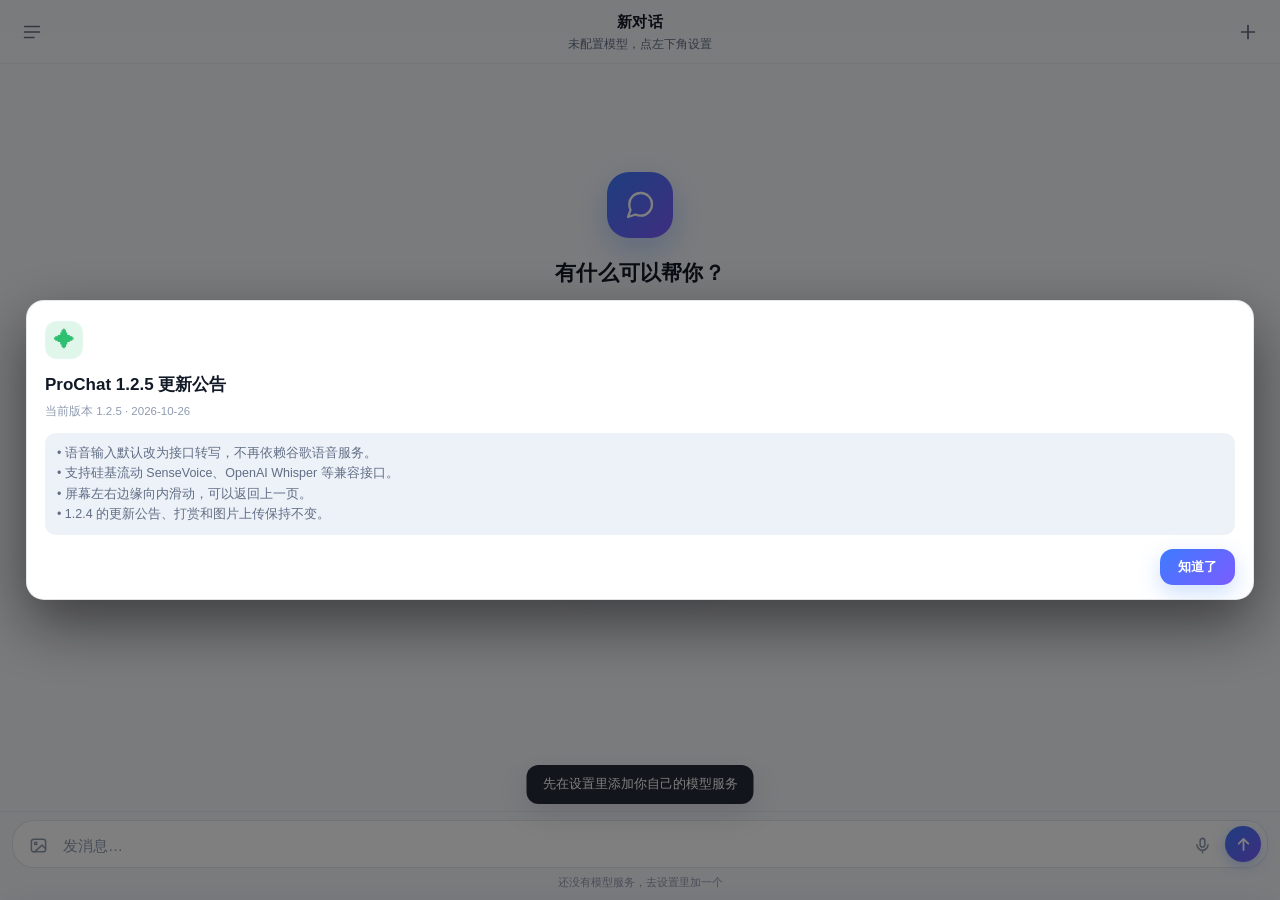
==== commit 83d31e2e: "feat: 网页版 / PWA，iPhone 可用 - 新增 assets/web.js：浏览器里复刻原生桥   · fetch + ReadableStream 解析 SSE，流式对话 / 思考过程" ====
--- a/assets/index.html
+++ b/assets/index.html
@@ -4,7 +4,16 @@
 <meta charset="utf-8">
 <meta name="viewport" content="width=device-width,initial-scale=1,maximum-scale=1,user-scalable=no,viewport-fit=cover,interactive-widget=resizes-content">
 <meta name="color-scheme" content="dark light">
+<meta name="theme-color" content="#0B0E14">
+<meta name="mobile-web-app-capable" content="yes">
+<meta name="apple-mobile-web-app-capable" content="yes">
+<meta name="apple-mobile-web-app-status-bar-style" content="black-translucent">
+<meta name="apple-mobile-web-app-title" content="ProChat">
+<meta name="format-detection" content="telephone=no">
 <title>ProChat</title>
+<link rel="manifest" href="manifest.webmanifest">
+<link rel="icon" href="icons/icon.svg" type="image/svg+xml">
+<link rel="apple-touch-icon" href="icons/apple-touch-icon.png">
 <link rel="stylesheet" href="style.css">
 <link rel="stylesheet" href="katex/katex.min.css">
 </head>
@@ -88,7 +97,7 @@
       <div class="section-title">模型服务</div>
       <div class="cfglist" id="cfgList"></div>
       <button class="addcfg" id="btnAddCfg">＋ 添加模型服务</button>
-      <p class="note">Key 只会保存在本机，用系统 Keystore 加密。所有请求直接从手机发给你填的接口地址。</p>
+      <p class="note" id="keyNote">Key 只会保存在本机，用系统 Keystore 加密。所有请求直接从手机发给你填的接口地址。</p>
     </div>
 
     <div class="section">
@@ -110,6 +119,41 @@
       <label class="field">
         <span>温度 <b id="tempVal">0.7</b><em class="dim">越低越稳，越高越发散</em></span>
         <input id="setTemp" type="range" min="0" max="2" step="0.1">
+      </label>
+    </div>
+
+    <div class="section">
+      <div class="section-title">语音输入</div>
+      <label class="field">
+        <span>识别方式</span>
+        <select id="setVoiceMode">
+          <option value="api">接口转写（推荐，国内可用）</option>
+          <option value="system">系统语音（手机自带识别）</option>
+        </select>
+      </label>
+      <div id="voiceApiBox">
+        <label class="field">
+          <span>转写模型</span>
+          <input id="setVoiceModel" type="text" placeholder="whisper-1 / FunAudioLLM/SenseVoiceSmall" autocapitalize="off" spellcheck="false">
+        </label>
+        <label class="field">
+          <span>转写接口地址 <em class="dim">Base URL</em></span>
+          <input id="setVoiceBase" type="url" placeholder="留空则用当前模型服务" autocapitalize="off" spellcheck="false">
+        </label>
+        <label class="field">
+          <span>转写 API Key</span>
+          <input id="setVoiceKey" type="password" placeholder="同服务可留空，否则请填转写 Key" autocapitalize="off" spellcheck="false">
+        </label>
+        <p class="note">录音会直接发送到你填写的转写接口，不经过 ProChat 服务器。转写 Key 留空时，只有和当前模型服务同域名才会复用当前 Key。硅基流动可用地址 <code>https://api.siliconflow.cn/v1</code>、模型 <code>FunAudioLLM/SenseVoiceSmall</code>。</p>
+        <button class="ghostbtn tiny" id="btnVoicePreset">填入硅基流动示例</button>
+      </div>
+      <label class="field">
+        <span>识别语言</span>
+        <select id="setLang">
+          <option value="auto">自动 / 不传</option>
+          <option value="zh-CN">普通话</option>
+          <option value="en-US">English</option>
+        </select>
       </label>
     </div>
 
@@ -120,19 +164,12 @@
         <button data-v="light">浅色</button>
         <button data-v="dark">深色</button>
       </div>
-      <label class="field">
-        <span>语音识别语言</span>
-        <select id="setLang">
-          <option value="auto">跟随系统</option>
-          <option value="zh-CN">普通话</option>
-          <option value="en-US">English</option>
-        </select>
-      </label>
     </div>
 
     <div class="section">
       <div class="section-title">更新与反馈</div>
       <button class="listbtn" id="btnCheckUpdate">检查更新</button>
+      <button class="listbtn" id="btnShowNotice">更新公告</button>
       <button class="listbtn" id="btnOpenBoard">Bug 反馈 / 留言板</button>
       <label class="checkrow">
         <input type="checkbox" id="setAutoUpdate">
@@ -349,9 +386,30 @@
   </div>
 </div>
 
+<div class="scrim" id="noticeScrim"></div>
+<div class="confirmbox updatebox noticebox" id="noticeBox">
+  <div class="upd-icon">✦</div>
+  <div class="upd-title" id="noticeTitle">更新公告</div>
+  <div class="upd-sub" id="noticeSub"></div>
+  <div class="upd-notes" id="noticeNotes"></div>
+  <div class="confirm-actions">
+    <button class="primarybtn updbtn" id="btnNoticeOk">知道了</button>
+  </div>
+</div>
+
 <div id="toast"></div>
 
 <script src="katex/katex.min.js"></script>
+<script src="web.js"></script>
 <script src="app.js"></script>
+<script>
+  // 只有 http(s) 下才注册 Service Worker（file:// 和预览模式跳过）
+  if ('serviceWorker' in navigator && /^https?:$/.test(location.protocol)
+      && !/(?:^|[?&])mock=1(?:&|$)/.test(location.search)) {
+    window.addEventListener('load', function () {
+      navigator.serviceWorker.register('sw.js').catch(function () {});
+    });
+  }
+</script>
 </body>
 </html>
--- a/assets/style.css
+++ b/assets/style.css
@@ -50,10 +50,13 @@
   font-size: 15px;
   line-height: 1.6;
   -webkit-font-smoothing: antialiased;
+  -webkit-text-size-adjust: 100%;
+  text-size-adjust: 100%;
   overscroll-behavior: none;
-}
-
-body { user-select: none; -webkit-user-select: none; }
+  touch-action: manipulation;
+}
+
+body { user-select: none; -webkit-user-select: none; -webkit-touch-callout: none; }
 input, textarea { user-select: text; -webkit-user-select: text; font-family: inherit; }
 a { color: var(--accent); text-decoration: none; }
 button { font-family: inherit; }
@@ -69,7 +72,8 @@
 
 /* ---------------- layout ---------------- */
 #app {
-  height: 100%;
+  /* --app-h 由 web.js 按 visualViewport 实时写入，iOS 键盘弹出时才能正确收缩 */
+  height: var(--app-h, 100%);
   display: flex;
   flex-direction: column;
   position: relative;
@@ -886,6 +890,8 @@
 
 #updateScrim { z-index: 65; }
 #confirmScrim { z-index: 65; }
+#noticeScrim { z-index: 65; }
+.noticebox .upd-icon { background: rgba(47, 191, 113, .14); color: #2fbf71; }
 .updatebox { max-height: 82vh; overflow-y: auto; }
 .upd-icon {
   width: 38px; height: 38px; border-radius: 12px;
@@ -967,3 +973,29 @@
 body, #composer, .topbar, .drawer, .panel, .sheet, .msg .bubble, .md code, .inputrow {
   transition: background-color .2s, color .2s, border-color .2s;
 }
+
+/* ---------------- iOS / PWA 适配 ---------------- */
+/* 正文要能选中、长按能复制，按钮和容器上则禁用长按菜单 */
+.md, .msg .bubble, .confirm-text, .upd-notes, .boarditem {
+  -webkit-touch-callout: default;
+}
+
+/* iOS 上 input 字号小于 16px 时，聚焦会自动放大整个页面。
+   只对 iOS 生效，安卓和桌面保持原有排版。 */
+@supports (-webkit-touch-callout: none) {
+  #ta,
+  input[type=text], input[type=url], input[type=password],
+  input[type=number], input[type=search], select, textarea {
+    font-size: 16px;
+  }
+  /* 独立运行（添加到主屏幕）时没有浏览器地址栏，顶部安全区要留够 */
+  .topbar { padding-top: calc(10px + env(safe-area-inset-top)); }
+}
+
+/* 独立窗口模式下，底部手势条区域不要被输入框压住 */
+@media (display-mode: standalone) {
+  #composer { padding-bottom: calc(9px + env(safe-area-inset-bottom)); }
+}
+
+/* 键盘弹出时安全区已经被键盘盖住，底部留白收一收，多给正文一点高度 */
+#app.kb-open #composer { padding-bottom: 6px; }
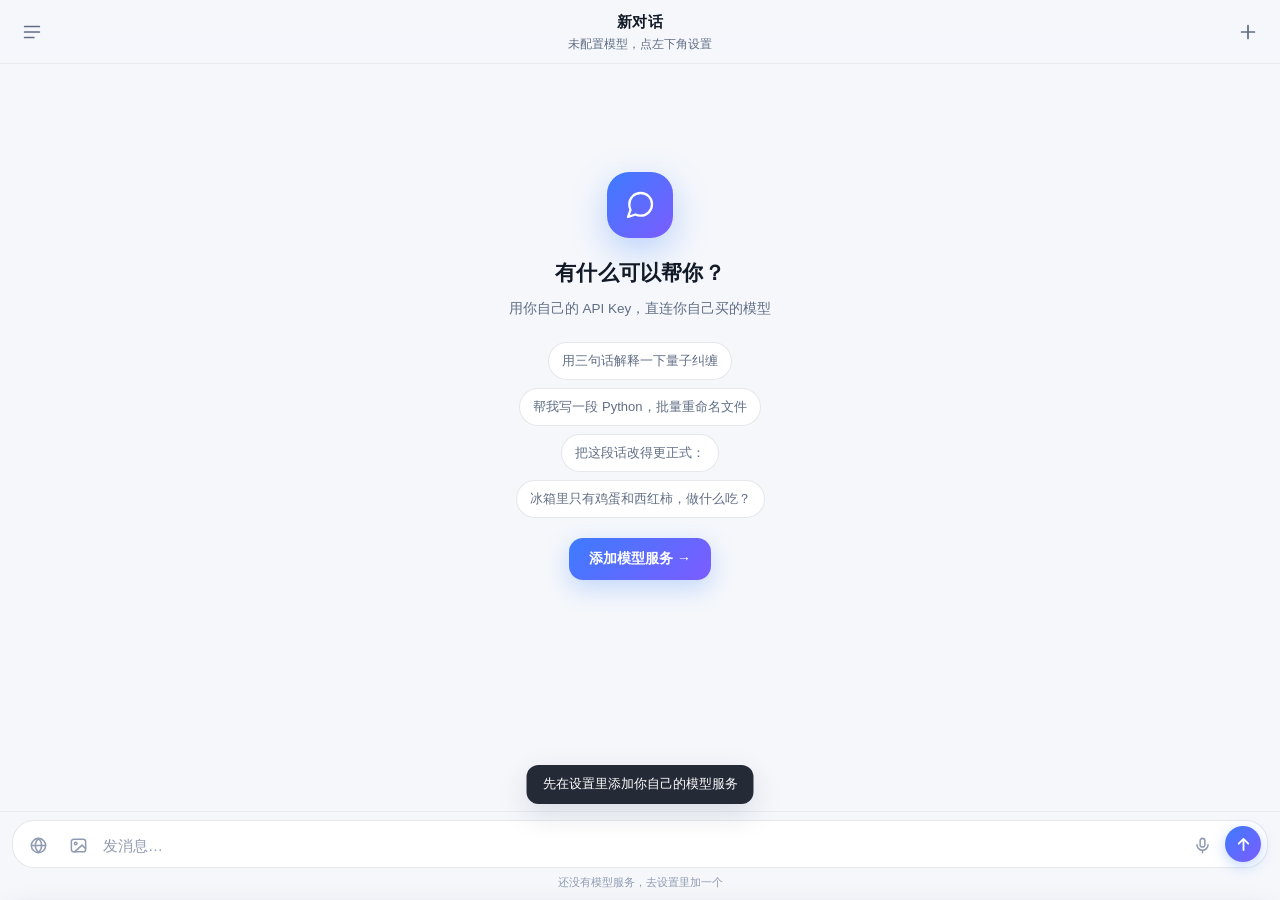
==== commit 61208fcf: "feat: 联网搜索开关（1.2.7） 输入框左边加地球图标，点一下开启。只对自带联网能力的服务商注入原生参数：  - 智谱 GLM：tools:[{type:"web_search",web_sea" ====
--- a/assets/index.html
+++ b/assets/index.html
@@ -48,6 +48,9 @@
   <footer id="composer">
     <div class="attachbox" id="attachBox"></div>
     <div class="inputrow" id="inputRow">
+      <button class="iconbtn sm" id="btnWeb" aria-label="联网搜索" aria-pressed="false" title="联网搜索：关">
+        <svg viewBox="0 0 24 24"><circle cx="12" cy="12" r="9"/><path d="M3 12h18M12 3.2c2.6 2.4 4 5.5 4 8.8s-1.4 6.4-4 8.8c-2.6-2.4-4-5.5-4-8.8s1.4-6.4 4-8.8z"/></svg>
+      </button>
       <button class="iconbtn sm" id="btnImage" aria-label="图片">
         <svg viewBox="0 0 24 24"><rect x="3" y="4" width="18" height="16" rx="3"/><circle cx="8.5" cy="9.5" r="1.6"/><path d="M21 16l-4.5-4.5L7 20"/></svg>
       </button>
@@ -120,6 +123,11 @@
         <span>温度 <b id="tempVal">0.7</b><em class="dim">越低越稳，越高越发散</em></span>
         <input id="setTemp" type="range" min="0" max="2" step="0.1">
       </label>
+      <label class="checkrow">
+        <input type="checkbox" id="setWebSearch">
+        <span>联网搜索</span>
+      </label>
+      <p class="note">只对自带联网能力的服务商生效：智谱 GLM、Kimi、OpenRouter、通义千问。其他服务商不会带联网参数，也不会在本地抓网页冒充联网。开关在输入框左边的地球图标上。</p>
     </div>
 
     <div class="section">
--- a/assets/style.css
+++ b/assets/style.css
@@ -369,6 +369,15 @@
   box-shadow: 0 0 0 3px rgba(76, 141, 255, .12);
 }
 .inputrow .iconbtn { color: var(--fg-faint); }
+.inputrow .iconbtn.on {
+  color: var(--accent);
+  background: rgba(76, 141, 255, .14);
+}
+/* 开着但当前服务商不支持，用琥珀色区分，避免以为已经在联网 */
+.inputrow .iconbtn.on.unsupported {
+  color: #D89B3C;
+  background: rgba(216, 155, 60, .14);
+}
 
 #ta {
   flex: 1; min-height: 30px; max-height: 132px;
@@ -606,6 +615,13 @@
 }
 .listbtn:active { background: var(--bg-elev2); }
 .listbtn.danger { color: var(--danger); }
+/* 已经发现有新版本时，检查更新按钮高亮一下 */
+.listbtn.has-update {
+  color: var(--accent);
+  border-color: rgba(76, 141, 255, .45);
+  background: linear-gradient(135deg, rgba(76, 141, 255, .12), rgba(139, 92, 246, .12));
+  font-weight: 600;
+}
 .donate-entry {
   display: flex; align-items: center; gap: 10px;
   background: linear-gradient(135deg, rgba(76, 141, 255, .10), rgba(139, 92, 246, .10));
